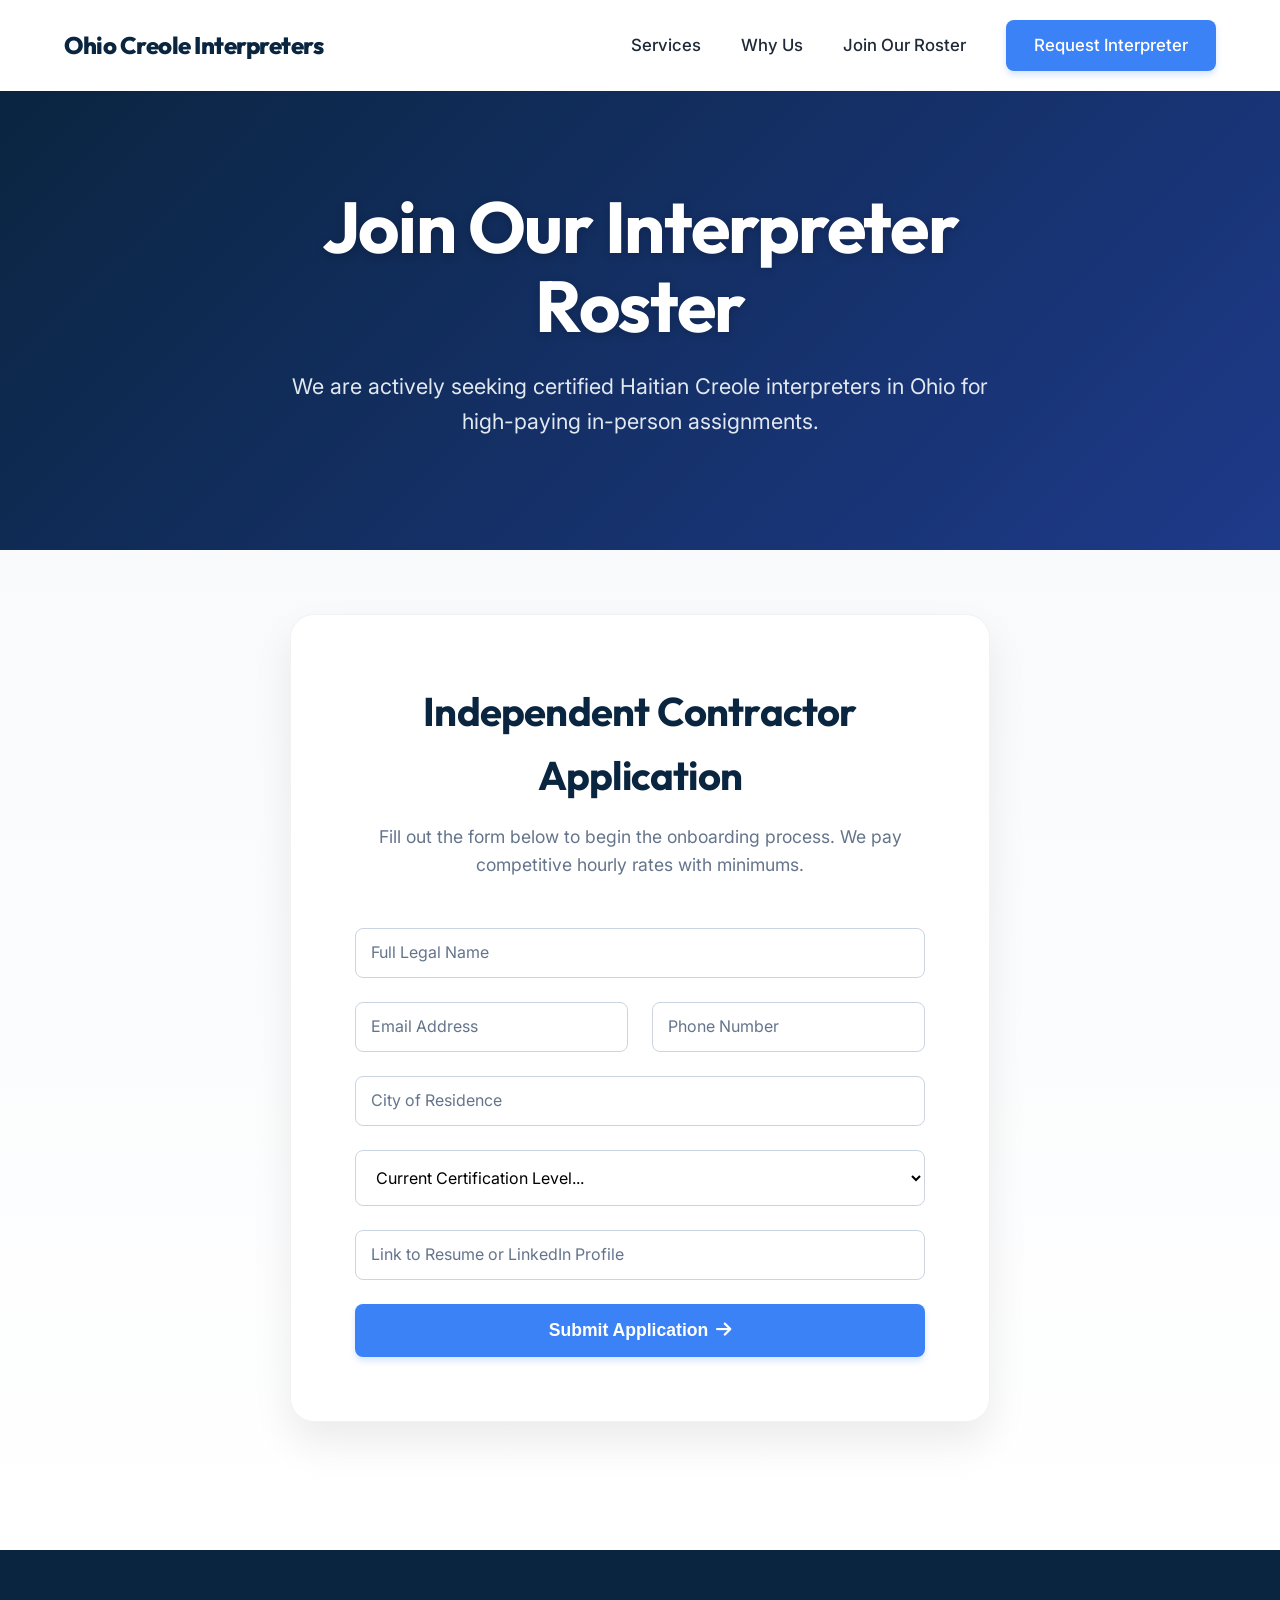
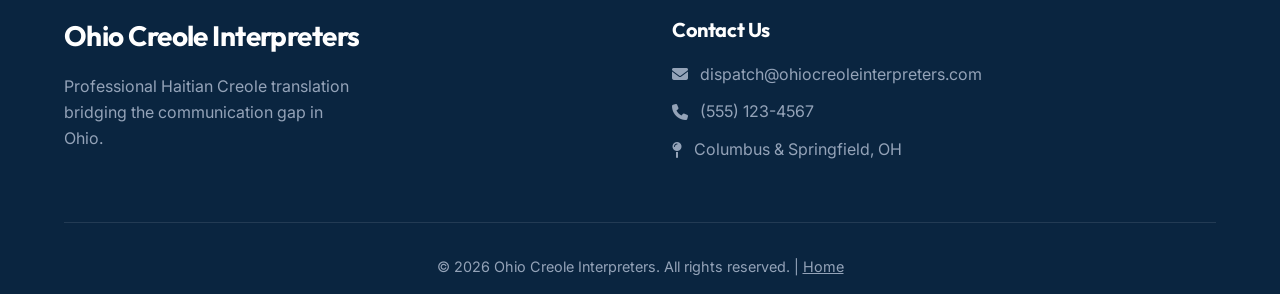
==== careers.html @ 8593bfa1 "Initial commit of Ohio Creole Interpreters agency site" ====
<!DOCTYPE html>
<html lang="en">
<head>
    <meta charset="UTF-8">
    <meta name="viewport" content="width=device-width, initial-scale=1.0">
    <title>Careers | Ohio Creole Interpreters</title>
    <link rel="stylesheet" href="styles.css">
    <link href="https://fonts.googleapis.com/css2?family=Outfit:wght@300;400;600;700;800&family=Inter:wght@400;500;600&display=swap" rel="stylesheet">
    <link rel="stylesheet" href="https://cdnjs.cloudflare.com/ajax/libs/font-awesome/6.4.0/css/all.min.css">
</head>
<body>
    <nav class="navbar" id="navbar">
        <div class="logo">Ohio Creole Interpreters</div>
        
        <div class="hamburger" id="hamburger">
            <i class="fa-solid fa-bars"></i>
        </div>

        <div class="nav-links" id="nav-links">
            <a href="index.html#services">Services</a>
            <a href="index.html#why-us">Why Us</a>
            <a href="careers.html">Join Our Roster</a>
            <a href="index.html#contact" class="btn-primary">Request Interpreter</a>
        </div>
    </nav>

    <header class="hero" style="min-height: 40vh; padding: 6rem 5% 4rem;">
        <div class="hero-content fade-in" style="max-width: 800px; margin: 0 auto; text-align: center;">
            <h1>Join Our Interpreter Roster</h1>
            <p>We are actively seeking certified Haitian Creole interpreters in Ohio for high-paying in-person assignments.</p>
        </div>
    </header>

    <section class="contact" style="padding-top: 4rem;">
        <div class="contact-container fade-in">
            <h2>Independent Contractor Application</h2>
            <p>Fill out the form below to begin the onboarding process. We pay competitive hourly rates with minimums.</p>
            
            <form action="https://formspree.io/f/YOUR_FORM_ID_HERE" method="POST" class="modern-form">
                <div class="form-group">
                    <input type="text" id="fullName" name="fullName" placeholder="Full Legal Name" required>
                    <label for="fullName">Full Legal Name</label>
                </div>
                
                <div class="form-row">
                    <div class="form-group">
                        <input type="email" id="email" name="email" placeholder="Email Address" required>
                        <label for="email">Email Address</label>
                    </div>
                    <div class="form-group">
                        <input type="tel" id="phone" name="phone" placeholder="Phone Number" required>
                        <label for="phone">Phone Number</label>
                    </div>
                </div>

                <div class="form-group">
                    <input type="text" id="city" name="city" placeholder="City of Residence (e.g., Columbus, Springfield)" required>
                    <label for="city">City of Residence</label>
                </div>

                <div class="form-group">
                    <select id="certification" name="certification" required>
                        <option value="" disabled selected>Current Certification Level...</option>
                        <option value="medical_cchi">Medical: CCHI / NBCMI</option>
                        <option value="legal_court">Legal: Court Certified</option>
                        <option value="bridging_the_gap">Trained: Bridging the Gap / CoreCHI</option>
                        <option value="uncertified_fluent">Fluent (Not yet certified)</option>
                    </select>
                </div>
                
                <div class="form-group">
                    <input type="url" id="linkedin" name="linkedin" placeholder="Link to Resume or LinkedIn Profile">
                    <label for="linkedin">Link to Resume or LinkedIn Profile</label>
                </div>

                <button type="submit" class="btn-primary full-width large">Submit Application <i class="fa-solid fa-arrow-right"></i></button>
            </form>
        </div>
    </section>

    <footer>
        <div class="footer-content">
            <div class="footer-brand">
                <h3>Ohio Creole Interpreters</h3>
                <p>Professional Haitian Creole translation bridging the communication gap in Ohio.</p>
            </div>
            <div class="footer-contact">
                <h4>Contact Us</h4>
                <p><i class="fa-solid fa-envelope"></i> dispatch@ohiocreoleinterpreters.com</p>
                <p><i class="fa-solid fa-phone"></i> (555) 123-4567</p>
                <p><i class="fa-solid fa-map-pin"></i> Columbus & Springfield, OH</p>
            </div>
        </div>
        <div class="footer-bottom">
            <p>&copy; 2026 Ohio Creole Interpreters. All rights reserved. | <a href="index.html" style="color: #94A3B8;">Home</a></p>
        </div>
    </footer>

    <script src="script.js"></script>
</body>
</html>
---- styles.css ----
:root {
    /* Premium Color Palette */
    --primary-color: #0A2540; /* Deep navy trust blue */
    --secondary-color: #111827; /* Near black */
    --accent-color: #3B82F6; /* Vibrant bright blue */
    --accent-hover: #2563EB;
    
    --bg-light: #F8FAFC;
    --bg-white: #FFFFFF;
    
    --text-main: #1F2937;
    --text-muted: #64748B;
    
    --success: #10B981;
    --success-bg: #D1FAE5;
    
    /* Gradients & Shadows */
    --gradient-hero: linear-gradient(135deg, #0A2540 0%, #1E3A8A 100%);
    --shadow-soft: 0 4px 20px rgba(0, 0, 0, 0.05);
    --shadow-hover: 0 10px 30px rgba(59, 130, 246, 0.15);
    
    /* Typography */
    --font-heading: 'Outfit', sans-serif;
    --font-body: 'Inter', sans-serif;
}

* {
    margin: 0;
    padding: 0;
    box-sizing: border-box;
    scroll-behavior: smooth;
}

body {
    font-family: var(--font-body);
    color: var(--text-main);
    line-height: 1.6;
    background-color: var(--bg-light);
    overflow-x: hidden;
}

h1, h2, h3, h4, .logo {
    font-family: var(--font-heading);
    letter-spacing: -0.02em;
}

/* Animations */
.fade-in {
    opacity: 0;
    transform: translateY(20px);
    transition: opacity 0.8s ease-out, transform 0.8s ease-out;
}

.slide-up {
    opacity: 0;
    transform: translateY(40px);
    transition: opacity 0.8s ease-out, transform 0.8s ease-out;
}

.visible {
    opacity: 1;
    transform: translateY(0);
}

/* Navbar (Sticky & Glassmorphic) */
.navbar {
    display: flex;
    justify-content: space-between;
    align-items: center;
    padding: 1.25rem 5%;
    background-color: rgba(255, 255, 255, 0.9);
    backdrop-filter: blur(10px);
    -webkit-backdrop-filter: blur(10px);
    box-shadow: 0 1px 0 rgba(0,0,0,0.05);
    position: sticky;
    top: 0;
    z-index: 1000;
    transition: all 0.3s ease;
}

.navbar.scrolled {
    box-shadow: var(--shadow-soft);
    padding: 1rem 5%;
}

.logo {
    font-size: 1.5rem;
    font-weight: 800;
    color: var(--primary-color);
}

.nav-links {
    display: flex;
    align-items: center;
    gap: 2.5rem;
}

.nav-links a {
    text-decoration: none;
    color: var(--text-main);
    font-weight: 500;
    font-size: 1.05rem;
    transition: color 0.3s;
    position: relative;
}

.nav-links a:not(.btn-primary)::after {
    content: '';
    position: absolute;
    width: 0;
    height: 2px;
    bottom: -4px;
    left: 0;
    background-color: var(--accent-color);
    transition: width 0.3s ease;
}

.nav-links a:not(.btn-primary):hover::after {
    width: 100%;
}

.nav-links a:hover {
    color: var(--accent-color);
}

.hamburger {
    display: none;
    font-size: 1.5rem;
    color: var(--primary-color);
    cursor: pointer;
}

/* Buttons */
.btn-primary {
    background-color: var(--accent-color);
    color: var(--bg-white) !important;
    padding: 0.75rem 1.75rem;
    border-radius: 8px;
    text-decoration: none;
    font-weight: 600;
    border: none;
    cursor: pointer;
    transition: all 0.3s ease;
    display: inline-flex;
    align-items: center;
    justify-content: center;
    gap: 0.5rem;
    box-shadow: 0 4px 6px rgba(59, 130, 246, 0.2);
}

.btn-primary:hover {
    background-color: var(--accent-hover);
    transform: translateY(-2px);
    box-shadow: 0 6px 12px rgba(59, 130, 246, 0.3);
}

.btn-secondary {
    background-color: transparent;
    color: var(--bg-white) !important;
    padding: 0.75rem 1.75rem;
    border-radius: 8px;
    text-decoration: none;
    font-weight: 600;
    border: 2px solid rgba(255,255,255,0.3);
    transition: all 0.3s ease;
    display: inline-flex;
    align-items: center;
    justify-content: center;
    backdrop-filter: blur(5px);
}

.btn-secondary:hover {
    background-color: rgba(255,255,255,0.1);
    border-color: var(--bg-white);
}

.large {
    padding: 1rem 2.5rem;
    font-size: 1.1rem;
}

.full-width {
    width: 100%;
}

/* Hero Section */
.hero {
    position: relative;
    background: var(--gradient-hero);
    padding: 8rem 5% 6rem;
    text-align: center;
    min-height: 85vh;
    display: flex;
    align-items: center;
    justify-content: center;
    overflow: hidden;
}

.hero-overlay {
    position: absolute;
    top: 0; left: 0; right: 0; bottom: 0;
    background-image: radial-gradient(circle at center, rgba(255,255,255,0.05) 0%, transparent 70%);
    pointer-events: none;
}

.hero-content {
    max-width: 900px;
    position: relative;
    z-index: 2;
}

.hero h1 {
    font-size: 4.5rem;
    color: var(--bg-white);
    margin-bottom: 1.5rem;
    line-height: 1.1;
    text-shadow: 0 2px 10px rgba(0,0,0,0.2);
}

.hero p {
    font-size: 1.35rem;
    color: #E2E8F0;
    margin-bottom: 3rem;
    max-width: 700px;
    margin-left: auto;
    margin-right: auto;
}

.hero-buttons {
    display: flex;
    gap: 1.5rem;
    justify-content: center;
}

/* Trust Banner */
.trust-banner {
    display: flex;
    justify-content: center;
    gap: 3rem;
    background-color: var(--bg-white);
    padding: 2.5rem 5%;
    flex-wrap: wrap;
    box-shadow: var(--shadow-soft);
    position: relative;
    z-index: 10;
    margin-top: -30px;
    border-radius: 12px;
    max-width: 1200px;
    margin-left: auto;
    margin-right: auto;
}

.trust-item {
    display: flex;
    align-items: center;
    gap: 0.75rem;
    font-weight: 600;
    font-size: 1.1rem;
    color: var(--secondary-color);
}

.trust-item i {
    color: var(--accent-color);
    font-size: 1.25rem;
}

/* Vetting Section */
.vetting-section {
    padding: 6rem 5%;
    background-color: var(--primary-color);
    color: var(--bg-white);
    max-width: 100%;
}

.vetting-content {
    max-width: 1400px;
    margin: 0 auto;
    text-align: center;
}

.vetting-content h2 {
    font-size: 2.75rem;
    margin-bottom: 1.5rem;
}

.vetting-content > p {
    font-size: 1.2rem;
    color: #CBD5E1;
    max-width: 800px;
    margin: 0 auto 4rem;
}

.vetting-grid {
    display: grid;
    grid-template-columns: repeat(auto-fit, minmax(250px, 1fr));
    gap: 2rem;
}

.vetting-card {
    background-color: rgba(255, 255, 255, 0.05);
    padding: 2.5rem;
    border-radius: 16px;
    border: 1px solid rgba(255, 255, 255, 0.1);
    transition: transform 0.3s, background-color 0.3s;
}

.vetting-card:hover {
    transform: translateY(-5px);
    background-color: rgba(255, 255, 255, 0.1);
}

.vetting-card i {
    font-size: 2.5rem;
    color: var(--accent-color);
    margin-bottom: 1.5rem;
}

.vetting-card h4 {
    font-size: 1.25rem;
    margin-bottom: 1rem;
}

.vetting-card p {
    color: #94A3B8;
    font-size: 0.95rem;
}

/* Services */
.services {
    padding: 8rem 5%;
    background-color: var(--bg-light);
    max-width: 1400px;
    margin: 0 auto;
}

.services-header {
    text-align: center;
    margin-bottom: 4rem;
}

.services h2 {
    font-size: 2.75rem;
    color: var(--secondary-color);
    margin-bottom: 1rem;
}

.subtitle {
    font-size: 1.2rem;
    color: var(--text-muted);
}

.service-grid {
    display: grid;
    grid-template-columns: repeat(auto-fit, minmax(320px, 1fr));
    gap: 2.5rem;
}

.service-card {
    background-color: var(--bg-white);
    padding: 3rem 2.5rem;
    border-radius: 16px;
    box-shadow: var(--shadow-soft);
    transition: transform 0.4s ease, box-shadow 0.4s ease;
    text-align: left;
    position: relative;
    overflow: hidden;
    border: 1px solid rgba(0,0,0,0.03);
}

.service-card::before {
    content: '';
    position: absolute;
    top: 0; left: 0; right: 0; height: 4px;
    background: var(--accent-color);
    transform: scaleX(0);
    transform-origin: left;
    transition: transform 0.4s ease;
}

.service-card:hover {
    transform: translateY(-10px);
    box-shadow: var(--shadow-hover);
}

.service-card:hover::before {
    transform: scaleX(1);
}

.icon-wrapper {
    width: 60px;
    height: 60px;
    background-color: rgba(59, 130, 246, 0.1);
    border-radius: 12px;
    display: flex;
    align-items: center;
    justify-content: center;
    margin-bottom: 1.5rem;
}

.service-card i {
    font-size: 1.75rem;
    color: var(--accent-color);
}

.service-card h3 {
    font-size: 1.5rem;
    margin-bottom: 1rem;
    color: var(--primary-color);
}

.service-card p {
    color: var(--text-muted);
}

/* Why Us */
.why-us {
    padding: 8rem 5%;
    background-color: var(--bg-white);
    display: grid;
    grid-template-columns: 1fr 1fr;
    gap: 4rem;
    align-items: center;
    max-width: 1400px;
    margin: 0 auto;
}

.why-content h2 {
    font-size: 2.75rem;
    color: var(--primary-color);
    margin-bottom: 1.5rem;
}

.why-content > p {
    font-size: 1.15rem;
    margin-bottom: 2.5rem;
    color: var(--text-muted);
}

.feature-list {
    list-style: none;
}

.feature-list li {
    margin-bottom: 1.5rem;
    font-size: 1.1rem;
    display: flex;
    align-items: flex-start;
    gap: 1rem;
}

.check-icon {
    background-color: var(--success-bg);
    color: var(--success);
    width: 28px;
    height: 28px;
    border-radius: 50%;
    display: flex;
    align-items: center;
    justify-content: center;
    flex-shrink: 0;
    margin-top: 2px;
}

.image-placeholder {
    background: linear-gradient(135deg, #E2E8F0 0%, #CBD5E1 100%);
    border-radius: 20px;
    height: 500px;
    display: flex;
    flex-direction: column;
    align-items: center;
    justify-content: center;
    color: var(--text-muted);
    font-size: 1.5rem;
    box-shadow: inset 0 2px 10px rgba(0,0,0,0.05);
}

.image-placeholder i {
    font-size: 4rem;
    margin-bottom: 1rem;
    color: var(--text-muted);
    opacity: 0.5;
}

/* Contact Section */
.contact {
    padding: 8rem 5%;
    background: linear-gradient(to bottom, var(--bg-light) 0%, var(--bg-white) 100%);
    display: flex;
    justify-content: center;
}

.contact-container {
    background-color: var(--bg-white);
    padding: 4rem;
    border-radius: 24px;
    box-shadow: 0 20px 40px rgba(0,0,0,0.08);
    width: 100%;
    max-width: 700px;
    border: 1px solid rgba(0,0,0,0.05);
}

.contact-container h2 {
    font-size: 2.5rem;
    margin-bottom: 1rem;
    text-align: center;
    color: var(--primary-color);
}

.contact-container p {
    text-align: center;
    margin-bottom: 3rem;
    color: var(--text-muted);
    font-size: 1.1rem;
}

/* Modern Floating Label Form */
.modern-form .form-group {
    position: relative;
    margin-bottom: 1.5rem;
}

.modern-form .form-row {
    display: grid;
    grid-template-columns: 1fr 1fr;
    gap: 1.5rem;
}

.modern-form input, .modern-form select {
    width: 100%;
    padding: 1.25rem 1rem 0.5rem;
    border: 1px solid #CBD5E1;
    border-radius: 8px;
    font-family: inherit;
    font-size: 1rem;
    background-color: var(--bg-white);
    transition: all 0.3s ease;
}

.modern-form select {
    padding: 1rem;
}

.modern-form input:focus, .modern-form select:focus {
    outline: none;
    border-color: var(--accent-color);
    box-shadow: 0 0 0 4px rgba(59, 130, 246, 0.1);
}

.modern-form label {
    position: absolute;
    left: 1rem;
    top: 50%;
    transform: translateY(-50%);
    color: var(--text-muted);
    pointer-events: none;
    transition: all 0.3s ease;
    font-size: 1rem;
}

.modern-form input:focus + label,
.modern-form input:not(:placeholder-shown) + label {
    top: 0.5rem;
    font-size: 0.75rem;
    color: var(--accent-color);
    transform: translateY(0);
}

.modern-form input::placeholder {
    color: transparent;
}

#successMessage {
    margin-top: 1.5rem;
    padding: 1.25rem;
    background-color: var(--success-bg);
    color: var(--success);
    border-radius: 8px;
    text-align: center;
    font-weight: 600;
    display: flex;
    align-items: center;
    justify-content: center;
    gap: 0.5rem;
}

.hidden {
    display: none !important;
}

/* Footer */
footer {
    background-color: var(--primary-color);
    color: var(--bg-white);
    padding: 4rem 5% 1rem;
}

.footer-content {
    display: grid;
    grid-template-columns: 1fr 1fr;
    gap: 4rem;
    max-width: 1400px;
    margin: 0 auto 3rem;
}

.footer-brand h3 {
    font-size: 1.75rem;
    margin-bottom: 1rem;
}

.footer-brand p {
    color: #94A3B8;
    max-width: 300px;
}

.footer-contact h4 {
    font-size: 1.25rem;
    margin-bottom: 1rem;
}

.footer-contact p {
    color: #94A3B8;
    margin-bottom: 0.75rem;
    display: flex;
    align-items: center;
    gap: 0.75rem;
}

.footer-bottom {
    text-align: center;
    padding-top: 2rem;
    border-top: 1px solid rgba(255,255,255,0.1);
    color: #94A3B8;
    font-size: 0.9rem;
}

/* Responsive */
@media (max-width: 992px) {
    .why-us {
        grid-template-columns: 1fr;
    }
    
    .hero h1 {
        font-size: 3.5rem;
    }
    
    .image-placeholder {
        height: 300px;
    }
}

@media (max-width: 768px) {
    .hamburger {
        display: block;
    }
    
    .nav-links {
        position: fixed;
        top: 0;
        right: -100%;
        height: 100vh;
        width: 80%;
        max-width: 400px;
        background-color: var(--bg-white);
        flex-direction: column;
        justify-content: center;
        align-items: center;
        gap: 2rem;
        transition: right 0.4s cubic-bezier(0.4, 0, 0.2, 1);
        box-shadow: -10px 0 30px rgba(0,0,0,0.1);
    }
    
    .nav-links.active {
        right: 0;
    }

    .hero h1 {
        font-size: 2.75rem;
    }
    
    .hero p {
        font-size: 1.1rem;
    }
    
    .hero-buttons {
        flex-direction: column;
    }
    
    .trust-banner {
        flex-direction: column;
        align-items: flex-start;
        gap: 1rem;
    }
    
    .modern-form .form-row {
        grid-template-columns: 1fr;
    }
    
    .contact-container {
        padding: 2.5rem 1.5rem;
    }
    
    .footer-content {
        grid-template-columns: 1fr;
        gap: 2rem;
    }
}
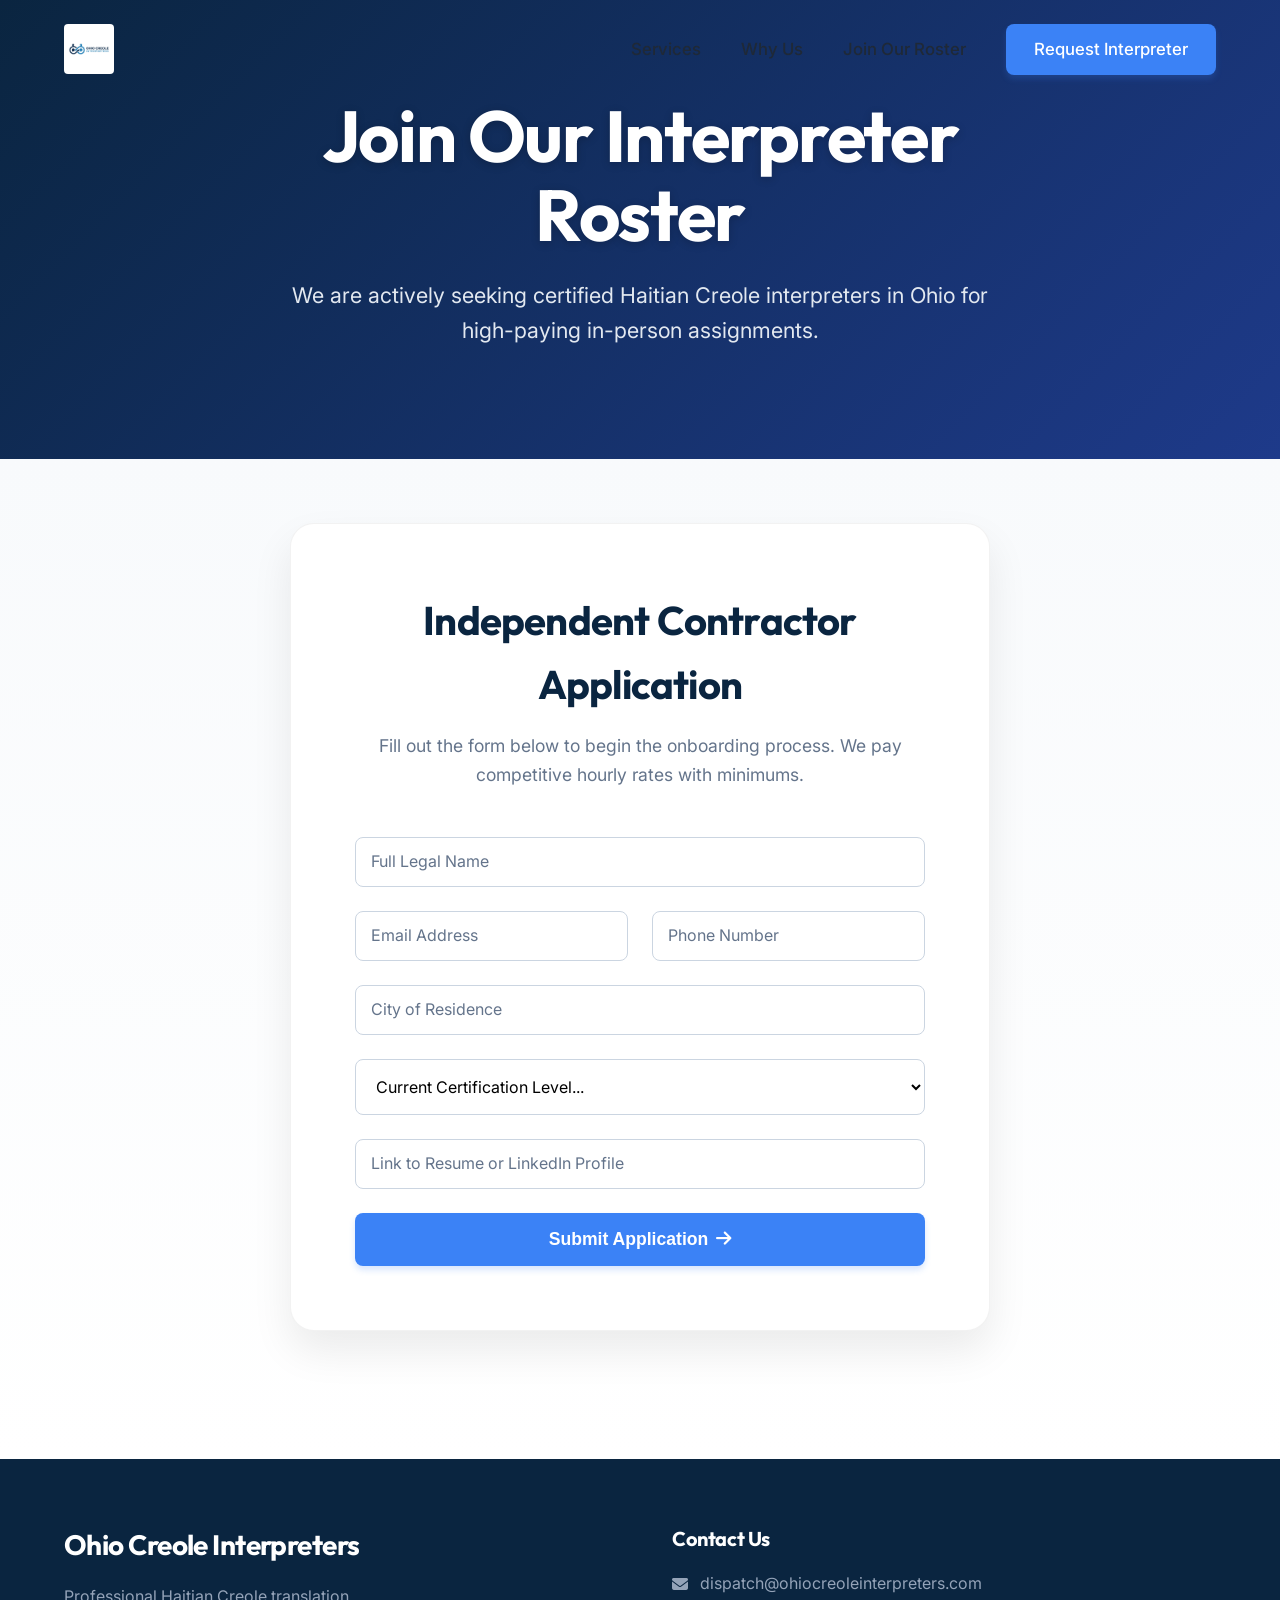
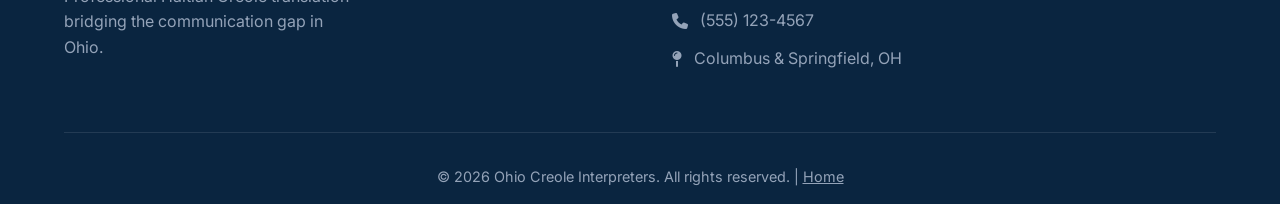
==== commit 04fa9347: "Added AI-generated agency logo" ====
--- a/careers.html
+++ b/careers.html
@@ -10,7 +10,9 @@
 </head>
 <body>
     <nav class="navbar" id="navbar">
-        <div class="logo">Ohio Creole Interpreters</div>
+        <a href="index.html" class="logo">
+            <img src="images/logo.jpg" alt="Ohio Creole Interpreters Logo">
+        </a>
         
         <div class="hamburger" id="hamburger">
             <i class="fa-solid fa-bars"></i>
--- a/styles.css
+++ b/styles.css
@@ -67,15 +67,12 @@
     display: flex;
     justify-content: space-between;
     align-items: center;
-    padding: 1.25rem 5%;
-    background-color: rgba(255, 255, 255, 0.9);
-    backdrop-filter: blur(10px);
-    -webkit-backdrop-filter: blur(10px);
-    box-shadow: 0 1px 0 rgba(0,0,0,0.05);
-    position: sticky;
+    padding: 1.5rem 5%;
+    position: fixed;
+    width: 100%;
     top: 0;
     z-index: 1000;
-    transition: all 0.3s ease;
+    transition: background-color 0.3s, padding 0.3s, box-shadow 0.3s;
 }
 
 .navbar.scrolled {
@@ -84,9 +81,15 @@
 }
 
 .logo {
-    font-size: 1.5rem;
-    font-weight: 800;
-    color: var(--primary-color);
+    display: flex;
+    align-items: center;
+    text-decoration: none;
+}
+
+.logo img {
+    height: 50px;
+    width: auto;
+    border-radius: 4px;
 }
 
 .nav-links {
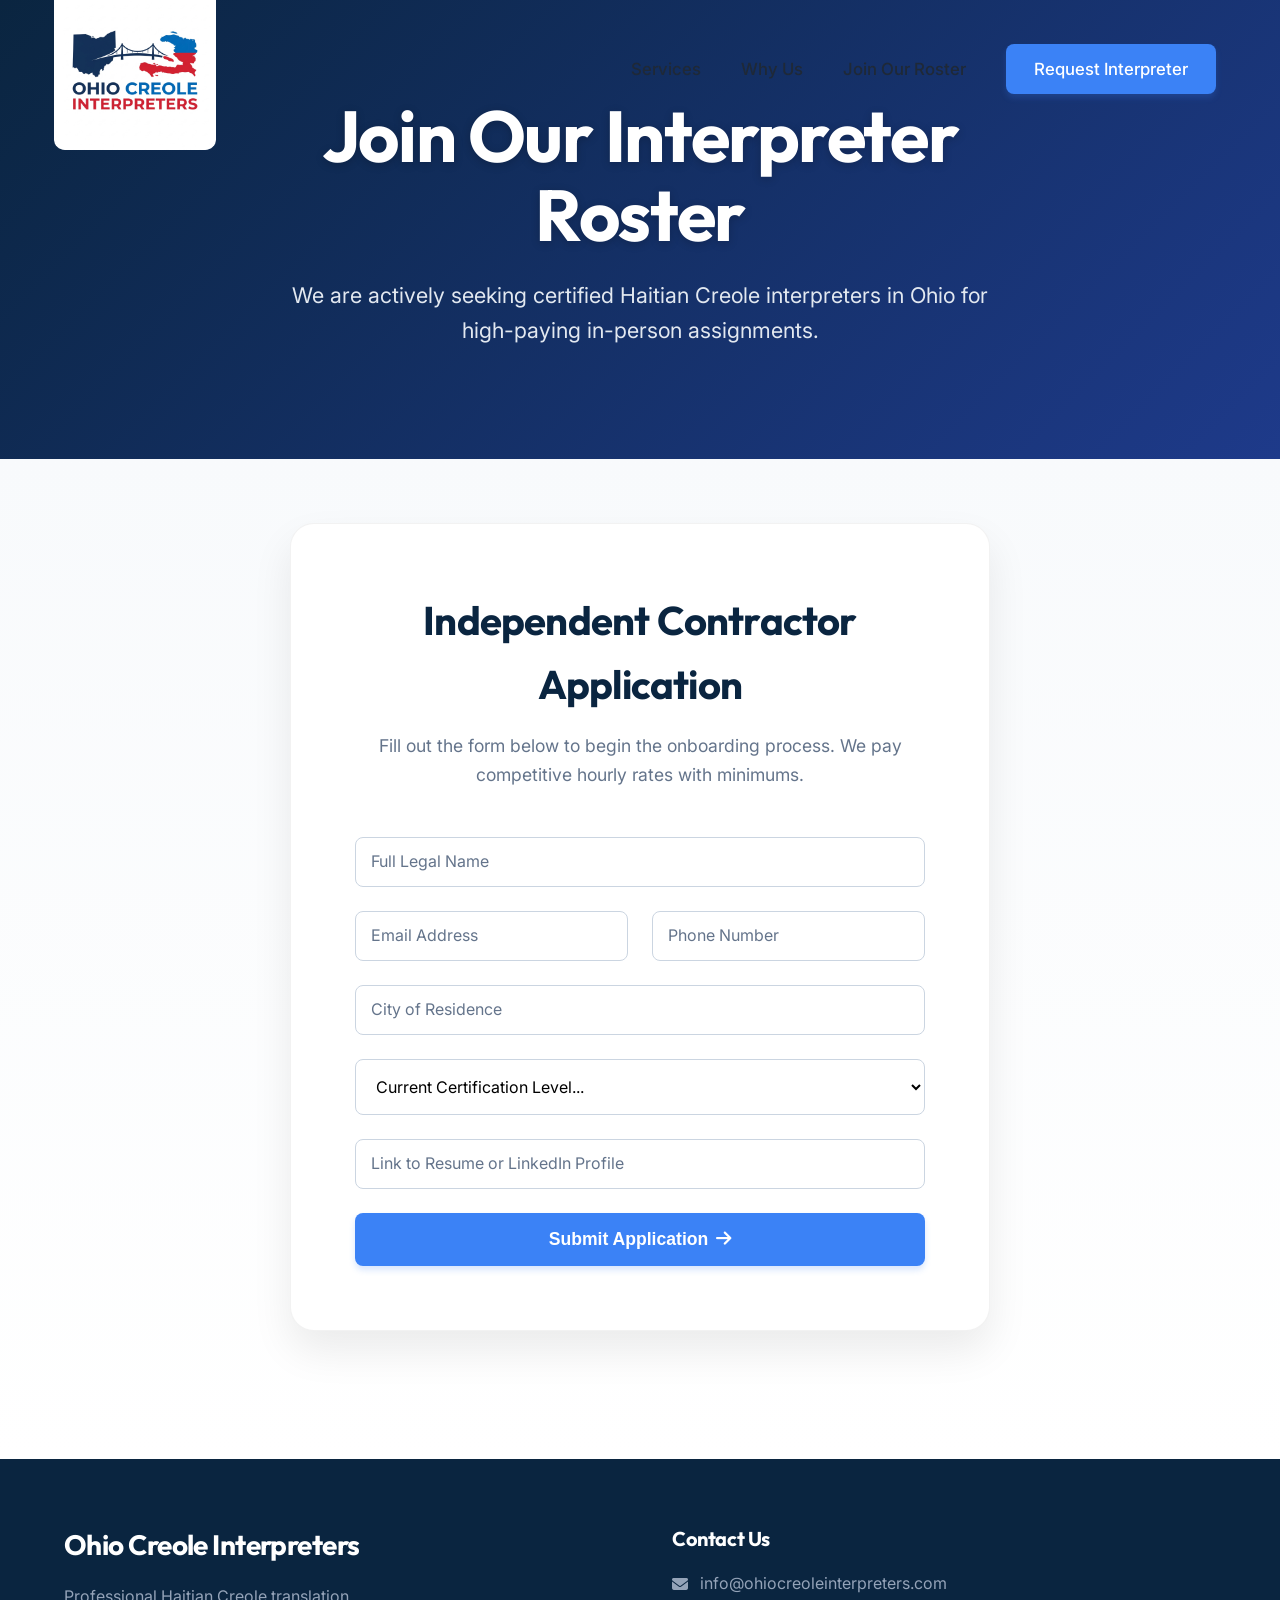
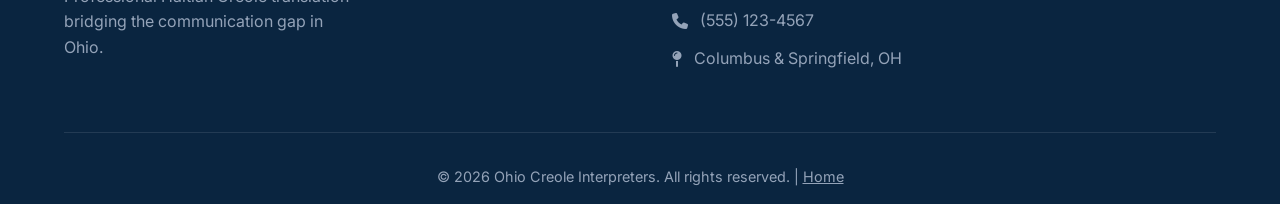
==== commit 1a4e8faa: "Hooked up contact forms to info and derickson.pierre emails via FormSubmit" ====
--- a/careers.html
+++ b/careers.html
@@ -38,7 +38,11 @@
             <h2>Independent Contractor Application</h2>
             <p>Fill out the form below to begin the onboarding process. We pay competitive hourly rates with minimums.</p>
             
-            <form action="https://formspree.io/f/YOUR_FORM_ID_HERE" method="POST" class="modern-form">
+            <form action="https://formsubmit.co/info@ohiocreoleinterpreters.com" method="POST" class="modern-form">
+                <input type="hidden" name="_cc" value="derickson.pierre@ohiocreoleinterpreters.com">
+                <input type="hidden" name="_subject" value="New Interpreter Application">
+                <input type="hidden" name="_next" value="https://ohiocreoleinterpreters.com/careers.html">
+                <input type="hidden" name="_template" value="table">
                 <div class="form-group">
                     <input type="text" id="fullName" name="fullName" placeholder="Full Legal Name" required>
                     <label for="fullName">Full Legal Name</label>
@@ -88,7 +92,7 @@
             </div>
             <div class="footer-contact">
                 <h4>Contact Us</h4>
-                <p><i class="fa-solid fa-envelope"></i> dispatch@ohiocreoleinterpreters.com</p>
+                <p><i class="fa-solid fa-envelope"></i> info@ohiocreoleinterpreters.com</p>
                 <p><i class="fa-solid fa-phone"></i> (555) 123-4567</p>
                 <p><i class="fa-solid fa-map-pin"></i> Columbus & Springfield, OH</p>
             </div>
--- a/styles.css
+++ b/styles.css
@@ -84,12 +84,15 @@
     display: flex;
     align-items: center;
     text-decoration: none;
+    margin-left: -10px;
 }
 
 .logo img {
-    height: 50px;
+    height: 90px;
     width: auto;
-    border-radius: 4px;
+    border-radius: 6px;
+    transform: scale(1.8);
+    transform-origin: center left;
 }
 
 .nav-links {
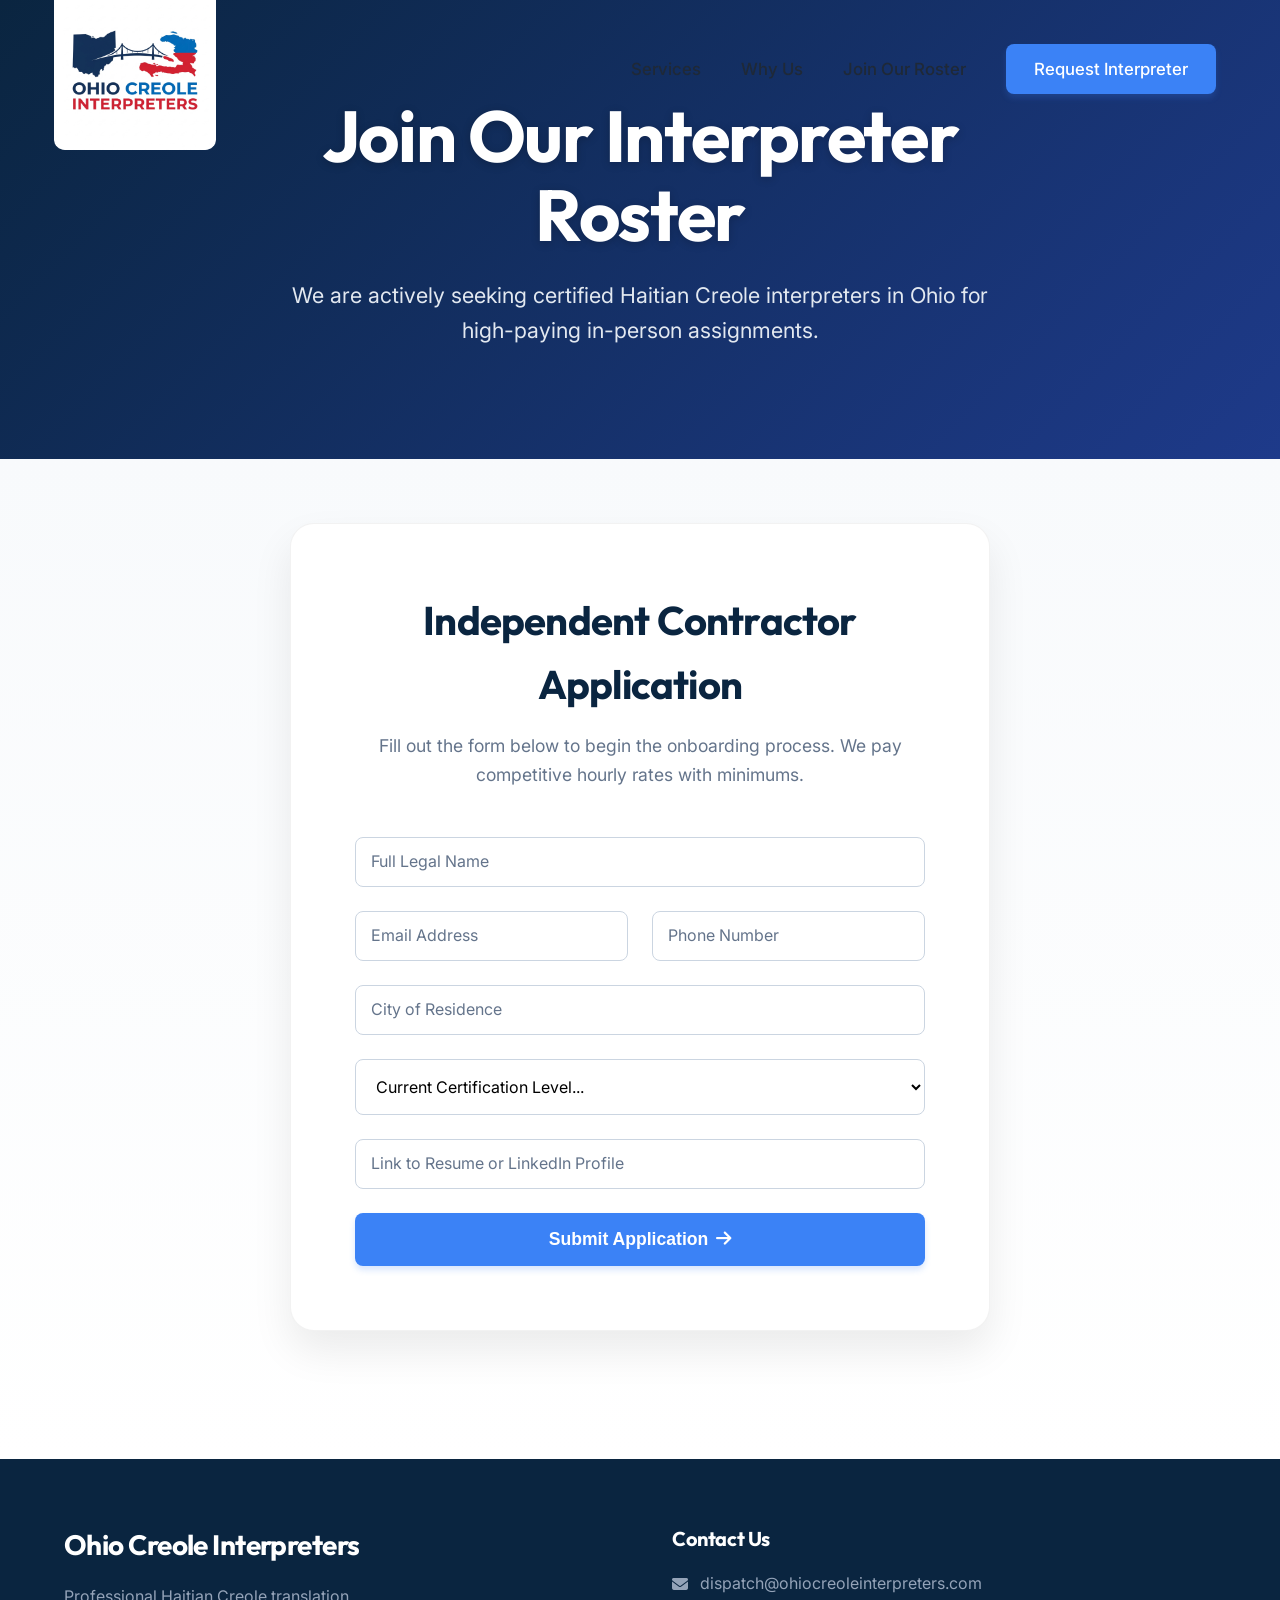
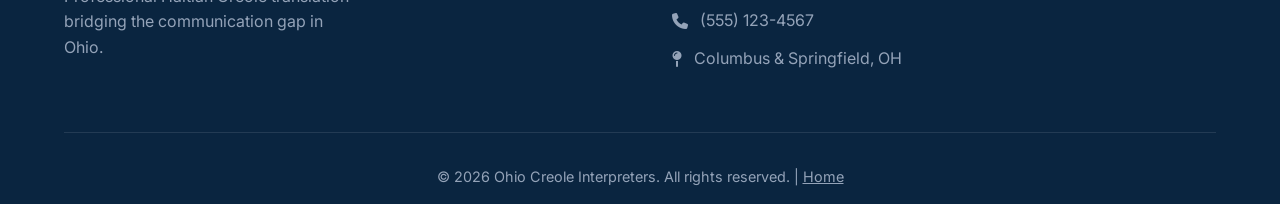
==== commit f7806e6d: "Reverted visual footer email to dispatch" ====
--- a/careers.html
+++ b/careers.html
@@ -92,7 +92,7 @@
             </div>
             <div class="footer-contact">
                 <h4>Contact Us</h4>
-                <p><i class="fa-solid fa-envelope"></i> info@ohiocreoleinterpreters.com</p>
+                <p><i class="fa-solid fa-envelope"></i> dispatch@ohiocreoleinterpreters.com</p>
                 <p><i class="fa-solid fa-phone"></i> (555) 123-4567</p>
                 <p><i class="fa-solid fa-map-pin"></i> Columbus & Springfield, OH</p>
             </div>
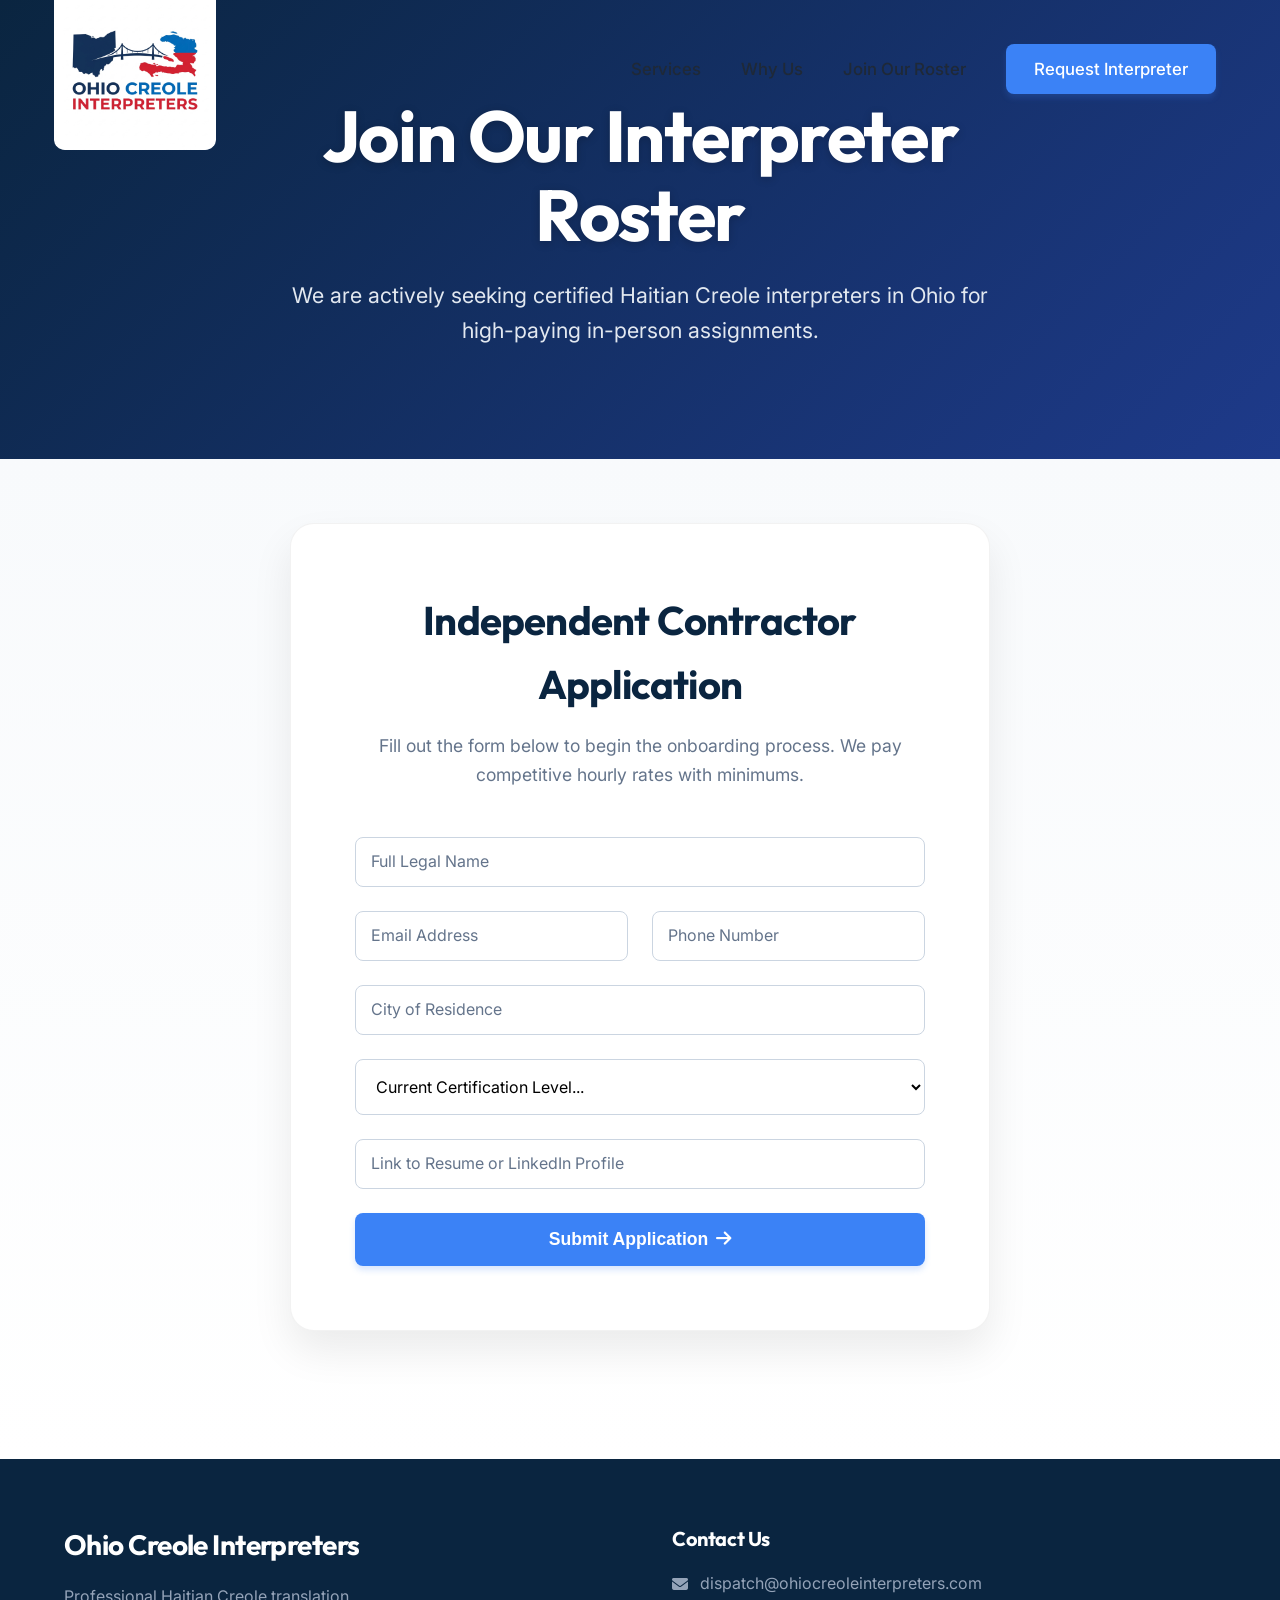
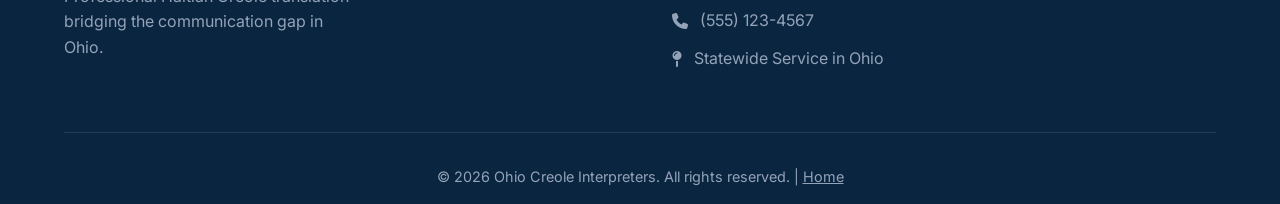
==== commit fe4ff41d: "Updated copy to reflect statewide service instead of specific counties" ====
--- a/careers.html
+++ b/careers.html
@@ -60,7 +60,7 @@
                 </div>
 
                 <div class="form-group">
-                    <input type="text" id="city" name="city" placeholder="City of Residence (e.g., Columbus, Springfield)" required>
+                    <input type="text" id="city" name="city" placeholder="City of Residence (e.g., Columbus, Cleveland)" required>
                     <label for="city">City of Residence</label>
                 </div>
 
@@ -94,7 +94,7 @@
                 <h4>Contact Us</h4>
                 <p><i class="fa-solid fa-envelope"></i> dispatch@ohiocreoleinterpreters.com</p>
                 <p><i class="fa-solid fa-phone"></i> (555) 123-4567</p>
-                <p><i class="fa-solid fa-map-pin"></i> Columbus & Springfield, OH</p>
+                <p><i class="fa-solid fa-map-pin"></i> Statewide Service in Ohio</p>
             </div>
         </div>
         <div class="footer-bottom">
